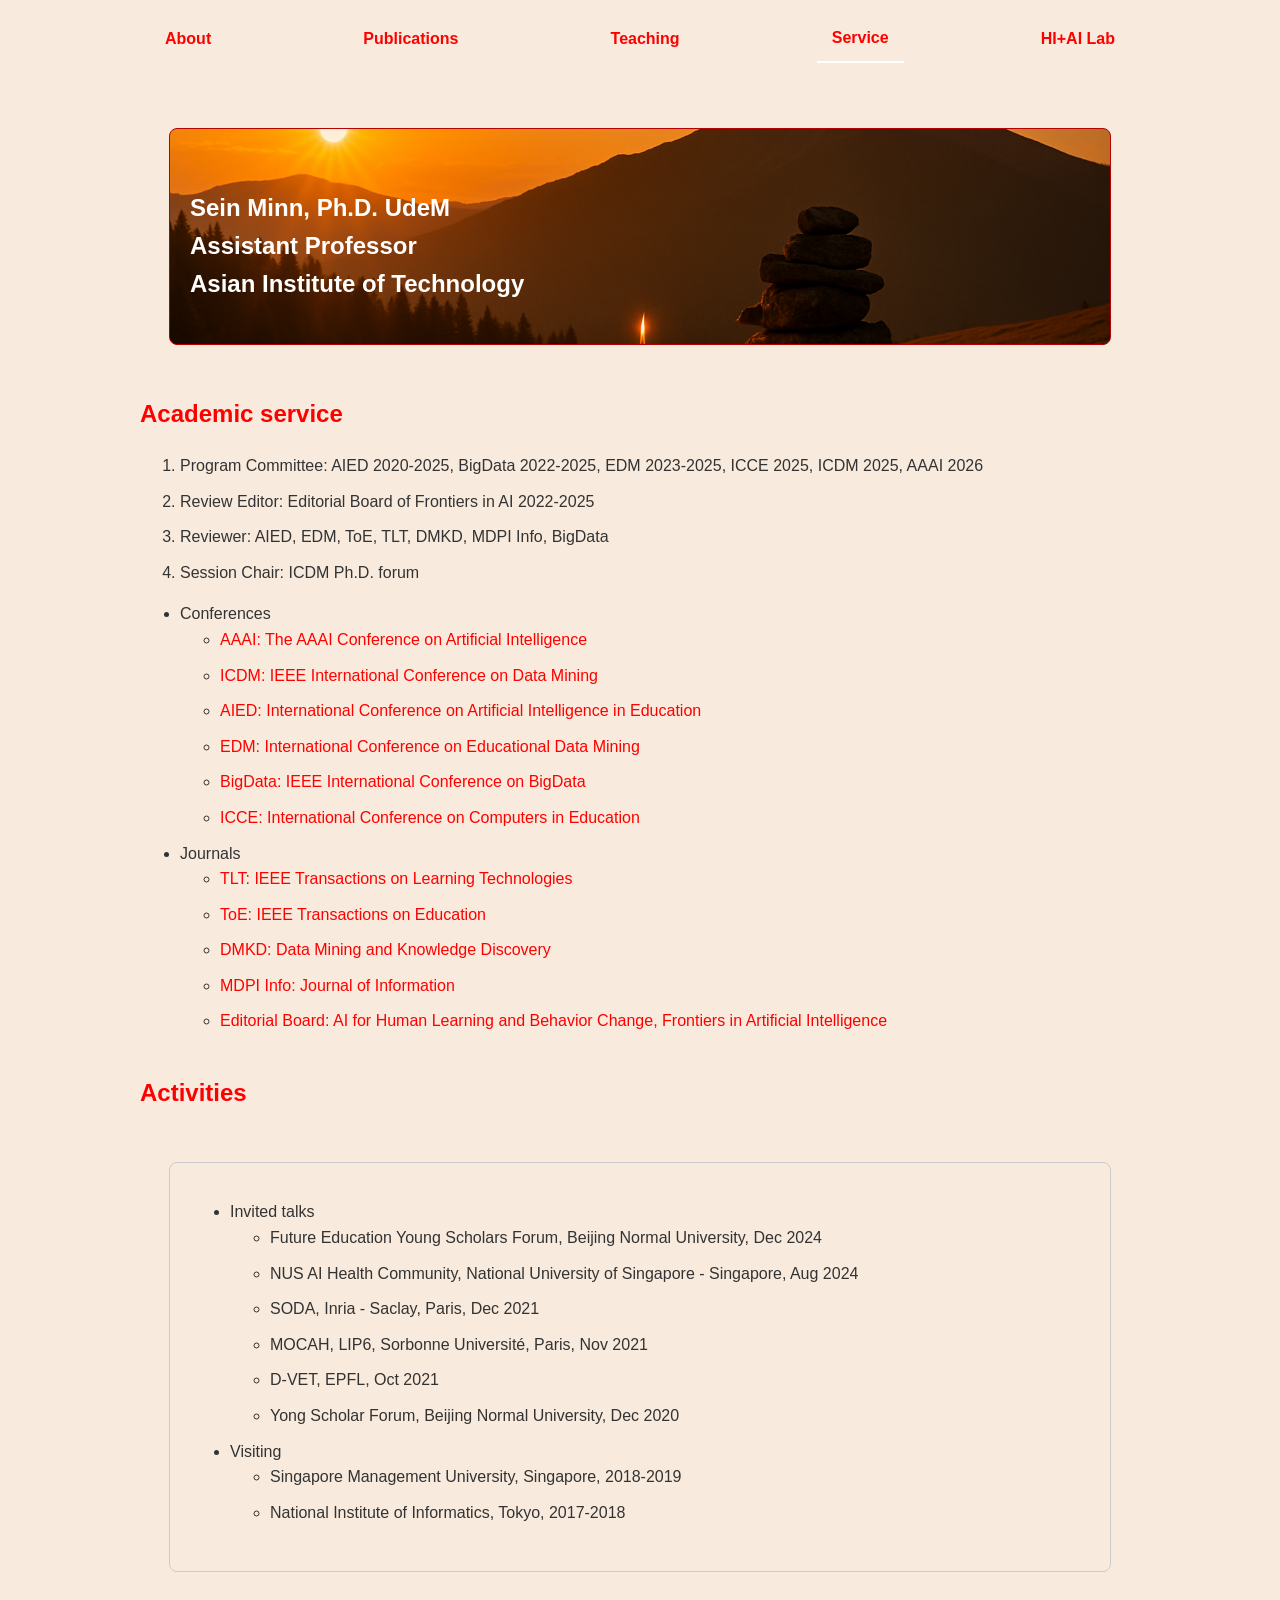
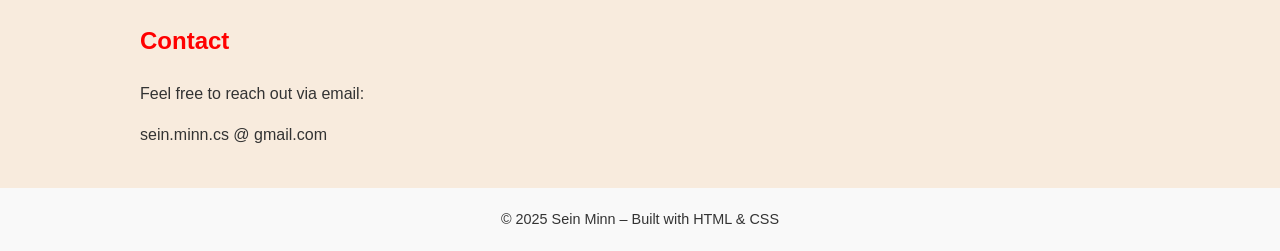
==== activities.html @ 3f65893c "Add files via upload" ====
<!DOCTYPE html>
<html>
<head>
  <title> Service - Sein Minn</title>
  <link rel="stylesheet" href="style.css">
</head>
<body>
  <nav >
    <a href="index.html" class="nav-link">About</a>
    <a href="publications.html" class="nav-link">Publications</a>    
    <a href="teaching.html" class="nav-link">Teaching</a>
    <a href="activities.html" class="nav-link active">Service</a>
    <a href="lab.html" class="nav-link">HI+AI Lab</a>
  </nav>


  <div class="container1">
    <h2 style="color: white;">Sein Minn, Ph.D. <a href="https://www.umontreal.ca/en/" style="color: white;" target="_blank">UdeM</a> <br> Assistant Professor  <br> <a href="https://ait.ac.th/" style="color: white;" target="_blank">Asian Institute of Technology</a>  </h2>
    
  </div>



  <section id="Service" class="about">
    <h2>Academic service</h2>  
    <ol>
        <li> Program Committee:  AIED 2020-2025, BigData 2022-2025, EDM 2023-2025, ICCE 2025, ICDM 2025, AAAI 2026 </li>
        <li> Review Editor: Editorial Board of Frontiers in AI 2022-2025</li>
        <li> Reviewer: AIED, EDM, ToE, TLT, DMKD, MDPI Info, BigData </li>
        <li> Session Chair: ICDM Ph.D. forum </li>
    </ol>
  
  
      <ul>
        <li>
          Conferences
          <ul>
            <li><a href="https://aaai.org/conference/aaai/" target="_blank">AAAI: The AAAI Conference on Artificial Intelligence</a></li>
            <li><a href="https://ieeexplore.ieee.org/xpl/conhome/1000179/all-proceedings" target="_blank">ICDM: IEEE International Conference on Data Mining</a></li>
            <li><a href="https://iaied.org/conferences" target="_blank">AIED: International Conference on Artificial Intelligence in Education</a></li>
            <li><a href="https://educationaldatamining.org/conferences/" target="_blank">EDM: International Conference on Educational Data Mining</a></li>
            <li><a href="https://bigdataieee.org/" target="_blank">BigData: IEEE International Conference on BigData</a></li>
            <li><a href="https://dblp.org/db/conf/icce/index.html" target="_blank">ICCE: International Conference on Computers in Education</a></li>
          </ul>
        </li>
        <li>
          Journals
          <ul>
            <li><a href="https://ieeexplore.ieee.org/xpl/RecentIssue.jsp?punumber=4620076" target="_blank">TLT: IEEE Transactions on Learning Technologies</a></li>
            <li><a href="https://ieeexplore.ieee.org/xpl/RecentIssue.jsp?punumber=13" target="_blank">ToE: IEEE Transactions on Education</a></li>
            <li><a href="https://link.springer.com/journal/10618" target="_blank">DMKD: Data Mining and Knowledge Discovery</a></li>
            <li><a href="https://www.mdpi.com/journal/information" target="_blank">MDPI Info: Journal of Information</a></li>
            <li><a href="https://www.frontiersin.org/journals/artificial-intelligence/sections/ai-for-human-learning-and-behavior-change" target="_blank">Editorial Board: AI for Human Learning and Behavior Change, Frontiers in Artificial Intelligence</a></li>
          </ul>
        </li>
      </ul>
    
  </section>

  <section id="Activities" class="about">
    <h2>Activities</h2>
  </section>


  <div class="container">
    
    <ul>
        <li>
          Invited talks
          <ul>
            <li> Future Education Young Scholars Forum, Beijing Normal University, Dec 2024</li>
            <li>NUS AI Health Community, National University of Singapore - Singapore, Aug 2024</li>
            <li>SODA, Inria - Saclay, Paris, Dec 2021 </li>
            <li>MOCAH, LIP6, Sorbonne Université, Paris, Nov 2021</li>
            <li>D-VET, EPFL, Oct 2021</li>
            <li>Yong Scholar Forum, Beijing Normal University, Dec 2020</li>
          </ul>
        </li>
        <li>
          Visiting
          <ul>
            <li>Singapore Management University, Singapore, 2018-2019</li>
            <li>National Institute of Informatics, Tokyo, 2017-2018</li>
          </ul>
        </li>
    </ul>
  </div>



  <section id="contact" class="contact">
    <h2>Contact</h2>
    <p>Feel free to reach out via email:</p>
    <p>sein.minn.cs @ gmail.com</p>
    
  </section>

  <footer>
    © 2025 Sein Minn – Built with HTML & CSS
  </footer>  

</body>
</html>
---- style.css ----
body {
  background-color: #f8ebdd;
    font-family: Arial, sans-serif;
    margin: 0;
    padding: 0;
    
  }

  .logo {
    height: 40px;
    margin-right: 20px;
  }
  
  nav {
    background-color: #f8ebdd;
    padding: 15px;
    text-align: center;
  }
  
  nav a {
    color: red;
    margin: 0 15px;
    text-decoration: none;
    font-weight: bold;
  }


  .nav-link {
    color: red;
    text-decoration: none;
    padding: 10px 15px;
    margin-right: 10px;
    font-weight: bold;
  }

  .nav-link:hover {
    background-color:white;
  }

  .nav-link.active {
    color: red;
    font-weight: bold;
    border-bottom: 2px solid white;
  }

  a {
    color: red;
    text-decoration: none;
  }


  
  nav a:hover {
    text-decoration: underline;
  }
  
  body { margin:0; font-family: sans-serif; line-height:1.6; color:#333; }
    header { background:#cc1f00; color:#fff; padding:20px; }
    nav { max-width: 1000px; margin: auto; display:flex; justify-content:space-between; align-items:center; }
    nav a { color:white; text-decoration:none; margin:0 10px; }    
    section { max-width:1000px; margin:40px auto; padding:0 20px; }
    .about img { max-width:200px; border-radius:50%; }    
    .card { border:1px solid #ccc; padding:20px; width:380px; border-radius:8px; }
    .contact a { color:#0077cc; text-decoration:none; }
    footer { text-align:center; padding:20px; background:#f9f9f9; font-size:0.9rem; }
    .container {
      display: flex;
      align-items: center;
      justify-content: space-between;
      max-width: 900px;
      margin: 50px auto;
      padding: 20px;
      border: 1px solid #cccccc;
      border-radius: 8px;
    }

    .container1 {
        color: white;
        font-weight: bold;
        display: flex;
        align-items: center;
        justify-content: space-between;
        max-width: 900px;
        margin: 50px auto;
        padding: 20px;
        
        border: 1px solid #b50202;
        border-radius: 8px;

        background-image: url('background.png');
        background-size: cover;       /* or 'contain' */
        background-position: center;
        background-repeat: no-repeat;
        
      }
    .text {
      flex: 1;
      padding-right: 20px;
    }
    .image {
      flex-shrink: 0;
    }
    .image img {
      width: 200px; /* You can control size here */
      height: auto;
      border-radius: 8px;
    }

    @media (max-width: 700px) {
      .container {
        flex-direction: column;
        text-align: right;
      }
      .text {
        padding-right: 0;
        margin-bottom: 20px;
      }
    }

    ul {
    margin-left: 20px;
    padding-left: 20px;
    }
    li {
    margin-bottom: 10px;
    }
    h2 {
    margin-top: 40px;
    font-size: 1.5em;
    color: #333;
    }

    h2 {
      color: red;
    }
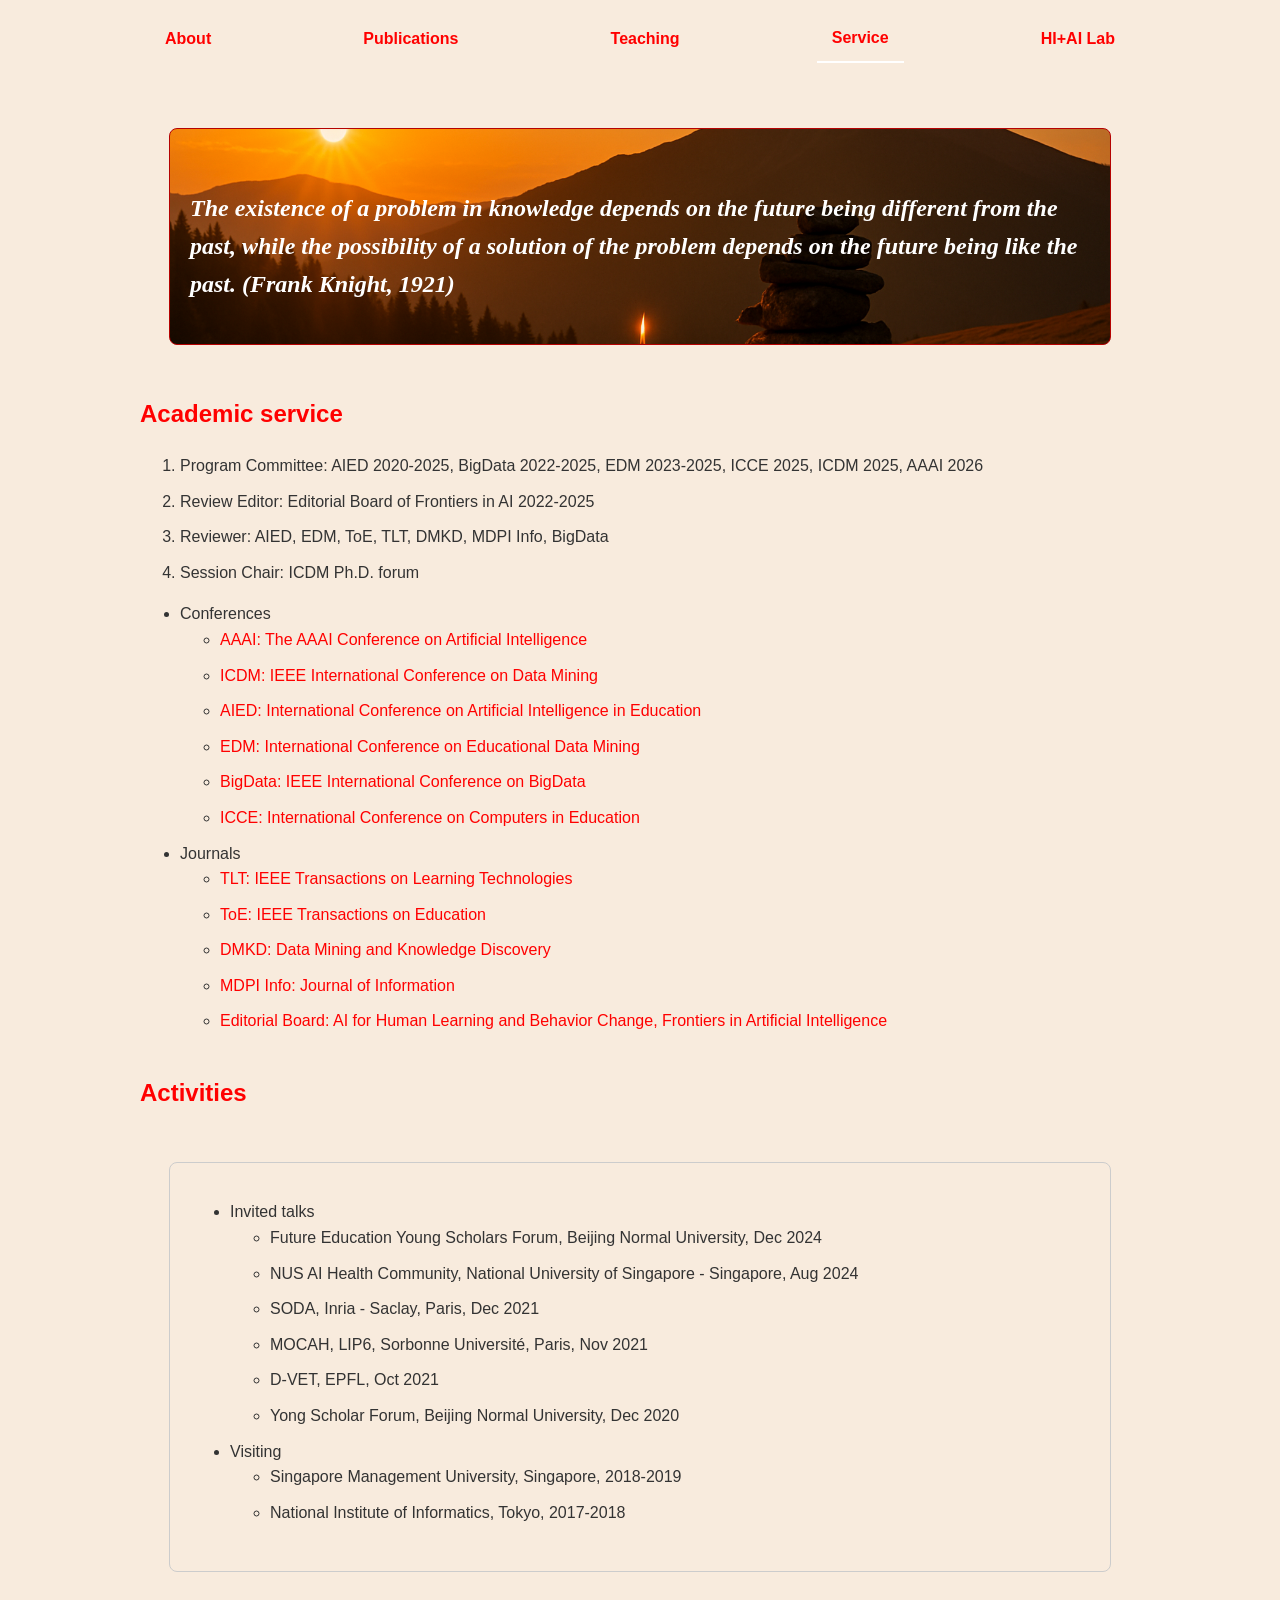
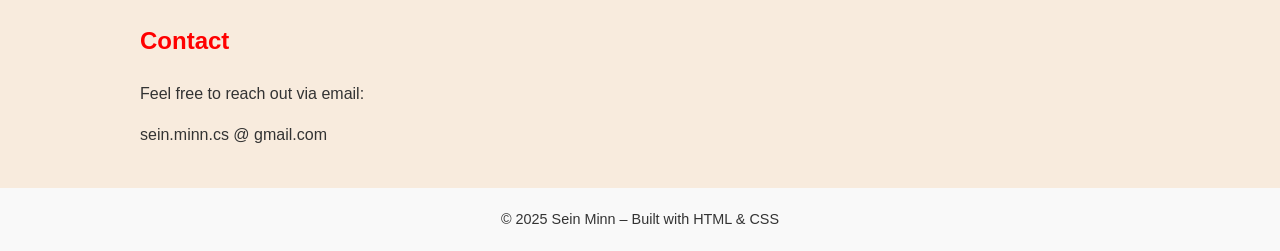
==== commit b374f6fb: "Update activities.html" ====
--- a/activities.html
+++ b/activities.html
@@ -15,7 +15,9 @@
 
 
   <div class="container1">
-    <h2 style="color: white;">Sein Minn, Ph.D. <a href="https://www.umontreal.ca/en/" style="color: white;" target="_blank">UdeM</a> <br> Assistant Professor  <br> <a href="https://ait.ac.th/" style="color: white;" target="_blank">Asian Institute of Technology</a>  </h2>
+     <h2 style="color: white; font-family: Times New Roman; font-style: italic;"> The existence of a problem in knowledge depends on the future
+      being different from the past, while the possibility of a solution of       the problem depends on the future being like the past. (Frank
+      Knight, 1921) </h2>
     
   </div>
 
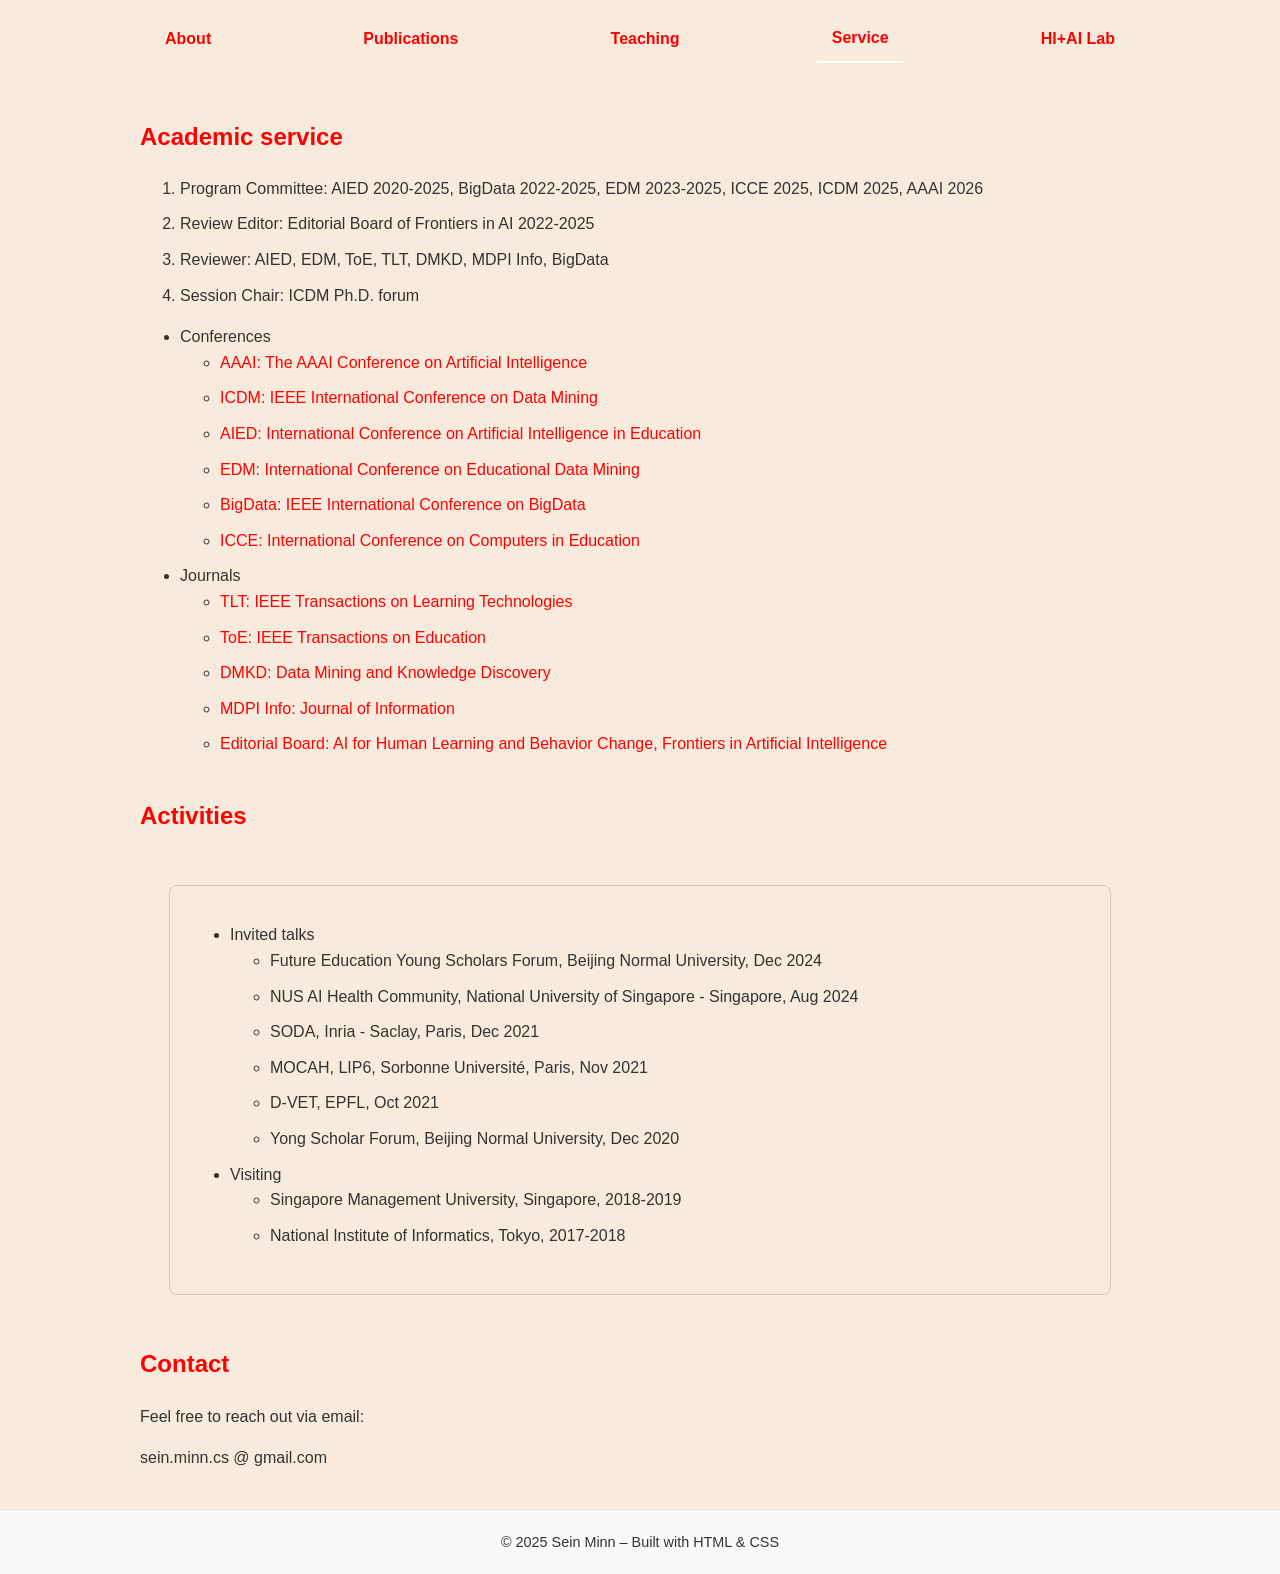
==== commit f708a7c2: "Update activities.html" ====
--- a/activities.html
+++ b/activities.html
@@ -14,12 +14,7 @@
   </nav>
 
 
-  <div class="container1">
-     <h2 style="color: white; font-family: Times New Roman; font-style: italic;"> The existence of a problem in knowledge depends on the future
-      being different from the past, while the possibility of a solution of       the problem depends on the future being like the past. (Frank
-      Knight, 1921) </h2>
-    
-  </div>
+ 
 
 
 
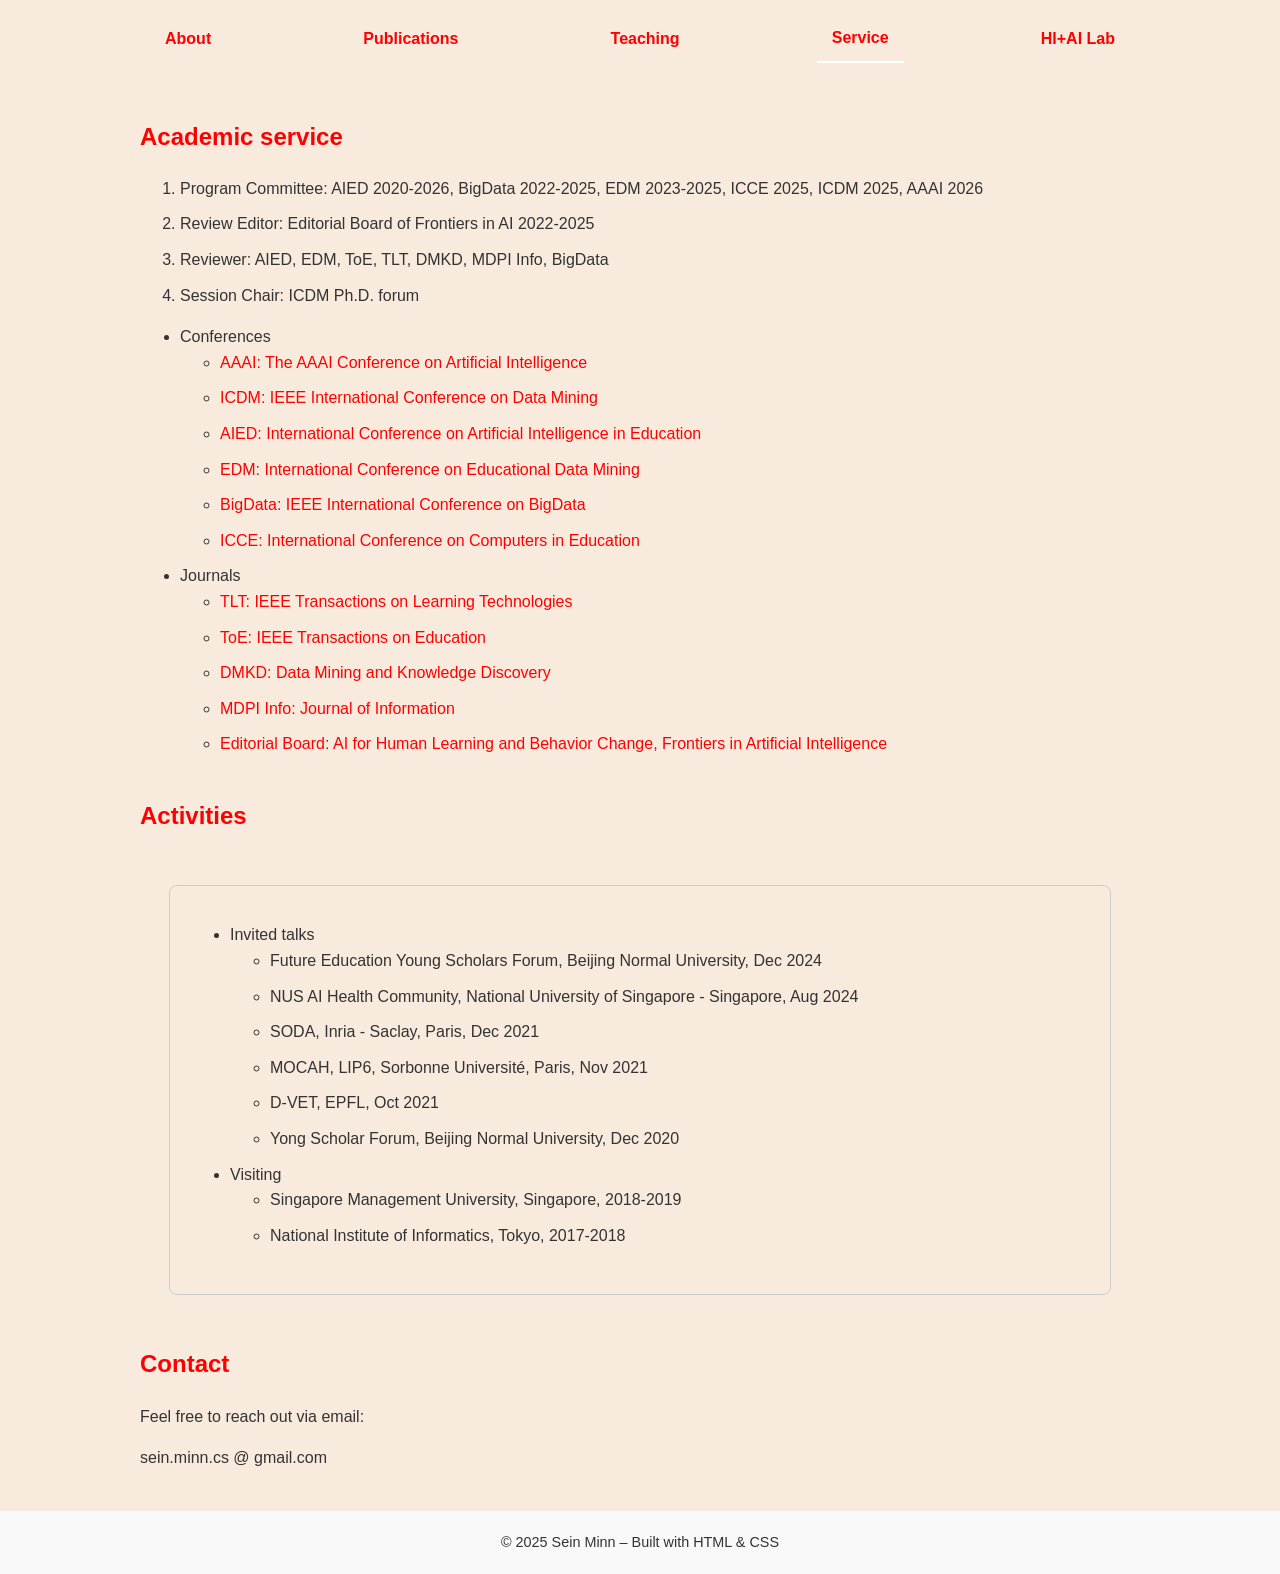
==== commit bb62594c: "Update program committee year for AIED" ====
--- a/activities.html
+++ b/activities.html
@@ -21,7 +21,7 @@
   <section id="Service" class="about">
     <h2>Academic service</h2>  
     <ol>
-        <li> Program Committee:  AIED 2020-2025, BigData 2022-2025, EDM 2023-2025, ICCE 2025, ICDM 2025, AAAI 2026 </li>
+        <li> Program Committee:  AIED 2020-2026, BigData 2022-2025, EDM 2023-2025, ICCE 2025, ICDM 2025, AAAI 2026 </li>
         <li> Review Editor: Editorial Board of Frontiers in AI 2022-2025</li>
         <li> Reviewer: AIED, EDM, ToE, TLT, DMKD, MDPI Info, BigData </li>
         <li> Session Chair: ICDM Ph.D. forum </li>
